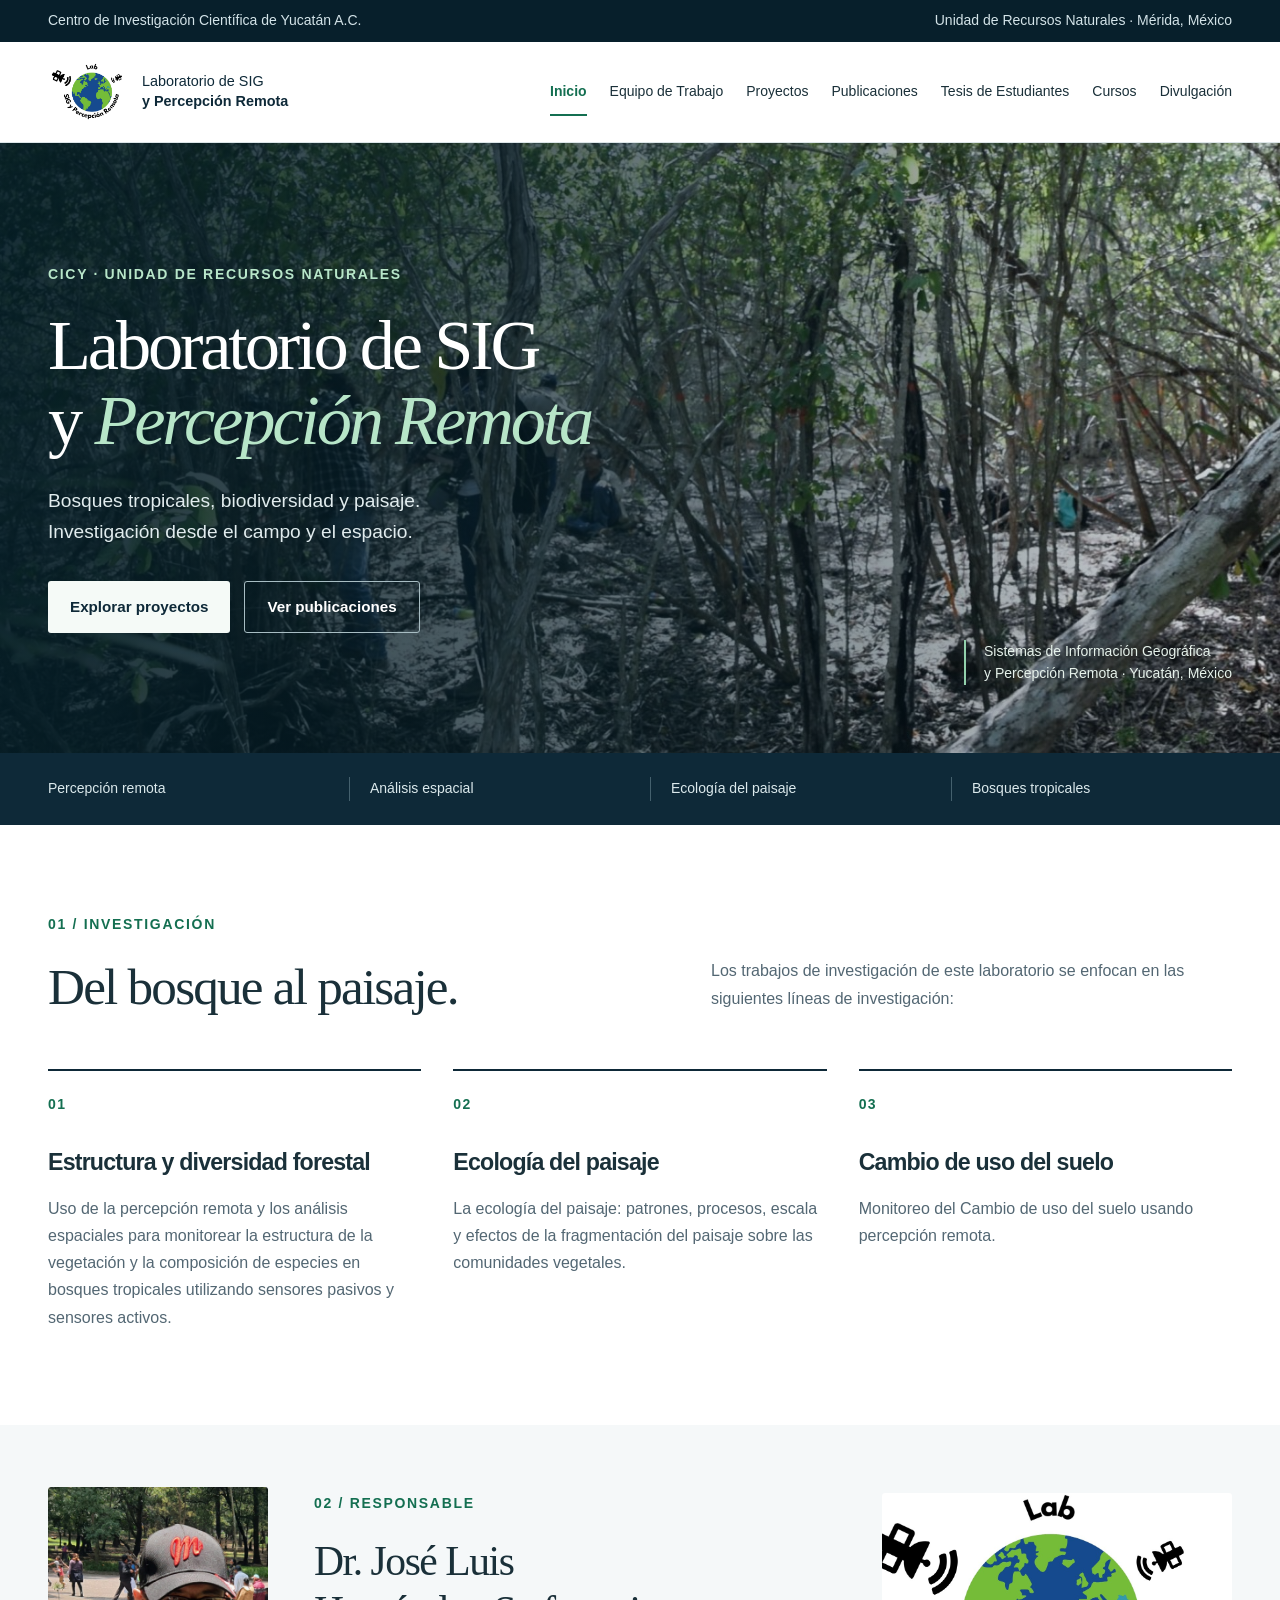
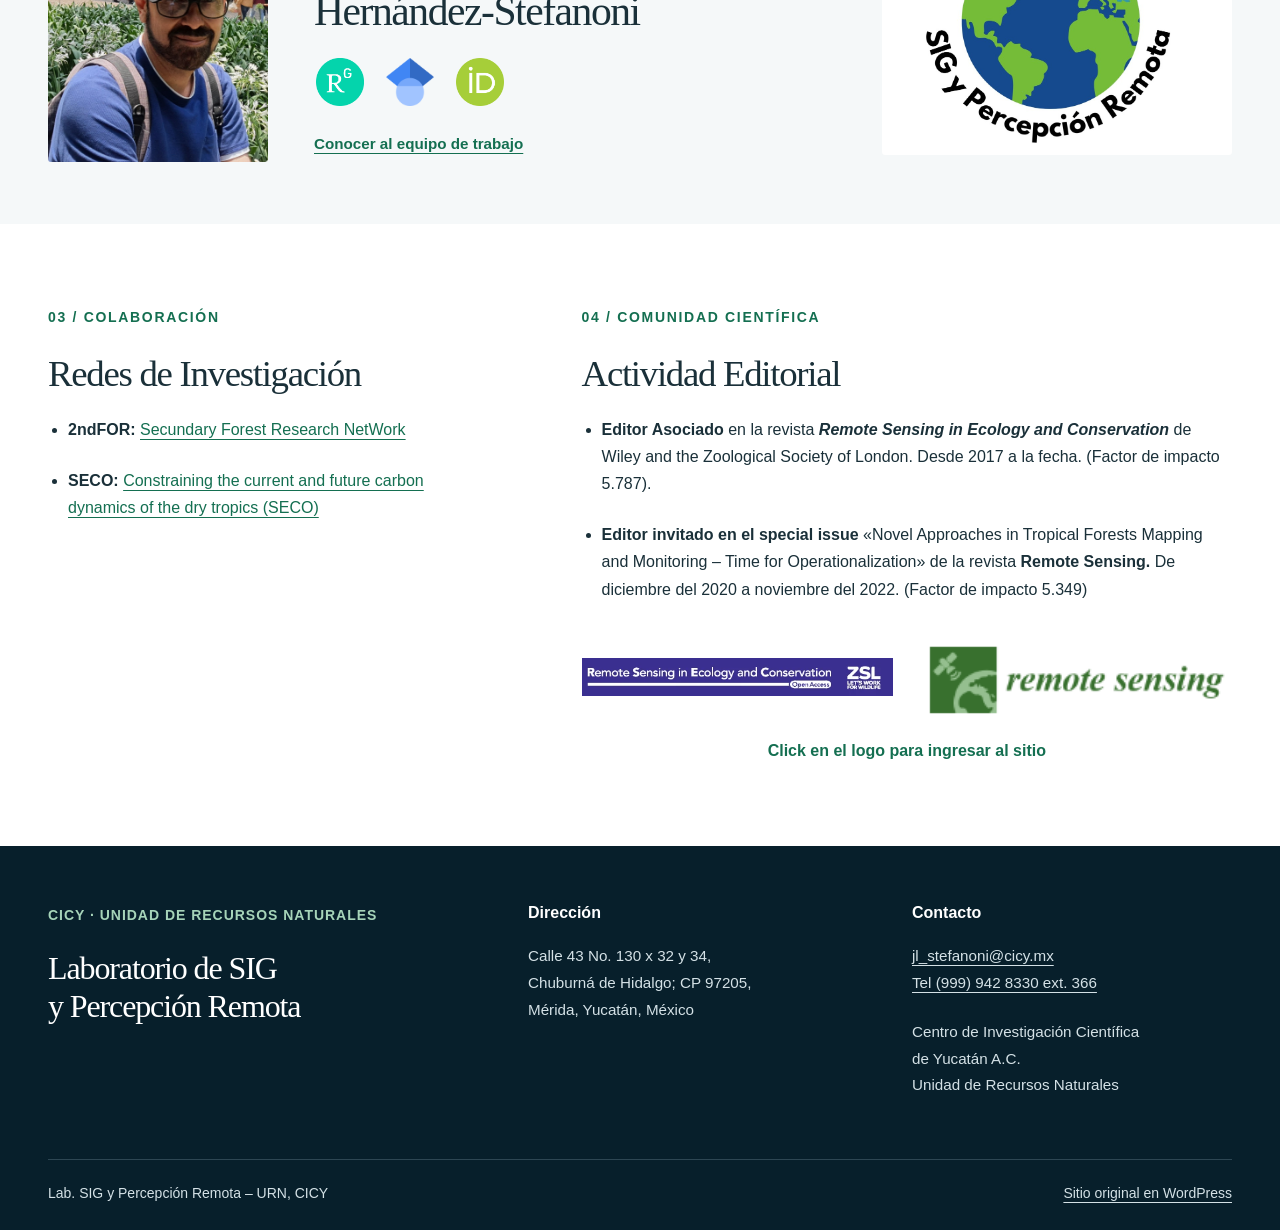
==== index.html @ 9a0ab425 "Add files via upload" ====
<!DOCTYPE html><html lang="es"><head><meta charset="utf-8"><meta name="viewport" content="width=device-width, initial-scale=1"><title>Laboratorio de SIG y Percepción Remota · CICY</title><meta name="description" content="Investigación sobre bosques tropicales, biodiversidad y paisaje en el CICY. Equipo, proyectos, publicaciones, tesis, cursos y divulgación."><link rel="icon" type="image/png" href="./assets/logo-laboratorio.png"><link rel="stylesheet" href="./theme.css"><script src="./site.js" defer></script></head><body><a class="skip" href="#contenido">Saltar al contenido</a><div class="institution"><div class="wrap institution-inner"><span>Centro de Investigación Científica de Yucatán A.C.</span><span>Unidad de Recursos Naturales · Mérida, México</span></div></div><header class="site-header"><div class="wrap nav"><a class="brand" href="./index.html" aria-label="Laboratorio SIG y Percepción Remota, inicio"><img class="brand-logo" src="./assets/logo-laboratorio.png" alt="Logo del laboratorio de SIG y Percepción Remota" width="80" height="64"><span class="brand-name">Laboratorio de SIG<br><b>y Percepción Remota</b></span></a><button class="menu-button" aria-expanded="false" aria-controls="navigation">Menú <span aria-hidden="true">☰</span></button><nav id="navigation" aria-label="Navegación principal"><a href="./index.html" aria-current="page">Inicio</a><a href="./equipo-de-trabajo/">Equipo de Trabajo</a><a href="./proyectos/">Proyectos</a><a href="./publicaciones/">Publicaciones</a><a href="./tesis-de-estudiantes/">Tesis de Estudiantes</a><a href="./cursos/">Cursos</a><a href="./divulgacion/">Divulgación</a></nav></div></header><main id="contenido"><section class="hero"><div class="hero-media"><img src="./assets/2b014e8-fondoestudiantes.jpg" alt="Trabajo de campo del laboratorio en el bosque" fetchpriority="high"></div><div class="wrap hero-inner"><div class="hero-copy"><p class="kicker">CICY · Unidad de Recursos Naturales</p><h1>Laboratorio de SIG<br>y <em>Percepción Remota</em></h1><p class="hero-summary">Bosques tropicales, biodiversidad y paisaje.<br>Investigación desde el campo y el espacio.</p><div class="hero-actions"><a class="button light" href="proyectos/">Explorar proyectos</a><a class="button outline" href="publicaciones/">Ver publicaciones</a></div></div><div class="hero-caption">Sistemas de Información Geográfica<br>y Percepción Remota · Yucatán, México</div></div></section><div class="discipline-strip"><div class="wrap"><span>Percepción remota</span><span>Análisis espacial</span><span>Ecología del paisaje</span><span>Bosques tropicales</span></div></div><section class="wrap research-section"><div class="section-intro"><span class="kicker">01 / Investigación</span><h2>Del bosque al paisaje.</h2><p>Los trabajos de investigación de este laboratorio se enfocan en las siguientes líneas de investigación:</p></div><div class="research-grid"><article class="research-card"><span class="number">01</span><h3>Estructura y diversidad forestal</h3><p>Uso de la percepción remota y los análisis espaciales para monitorear la estructura de la vegetación y la composición de especies en bosques tropicales utilizando sensores pasivos y sensores activos.</p></article><article class="research-card"><span class="number">02</span><h3>Ecología del paisaje</h3><p>La ecología del paisaje: patrones, procesos, escala y efectos de la fragmentación del paisaje sobre las comunidades vegetales.</p></article><article class="research-card"><span class="number">03</span><h3>Cambio de uso del suelo</h3><p>Monitoreo del Cambio de uso del suelo usando percepción remota.</p></article></div></section><section class="director-section"><div class="wrap director-grid"><figure><img src="./assets/795d57b-foto-jlhs.jpeg" alt="Dr. José Luis Hernández-Stefanoni" loading="lazy"></figure><div><span class="kicker">02 / Responsable</span><h2>Dr. José Luis<br>Hernández-Stefanoni</h2><div class="profile-links"><a class="profile-icon-link" href="https://www.researchgate.net/profile/J-Luis-Hernandez-Stefanoni" target="_blank" rel="noopener noreferrer" aria-label="Perfil en ResearchGate" title="ResearchGate"><img src="./assets/297d096-researchgate_icon_svg.svg_.png" alt="ResearchGate" width="48" height="48" loading="lazy"></a><a class="profile-icon-link" href="https://scholar.google.es/citations?user=BASUPHgAAAAJ&amp;hl=en" target="_blank" rel="noopener noreferrer" aria-label="Perfil en Google Scholar" title="Google Scholar"><img src="./assets/33fc7bc-1024px-google_scholar_logo.svg_.png" alt="Google Scholar" width="48" height="48" loading="lazy"></a><a class="profile-icon-link" href="https://orcid.org/0000-0002-9559-7131" target="_blank" rel="noopener noreferrer" aria-label="Perfil en ORCID" title="ORCID"><img src="./assets/ab806c6-orcid_id.svg_-1.png" alt="ORCID" width="48" height="48" loading="lazy"></a></div><a class="text-link" href="equipo-de-trabajo/">Conocer al equipo de trabajo</a></div><figure class="lab-photo"><img src="./assets/36fc908-lab4.jpg" alt="Investigación y trabajo del laboratorio" loading="lazy"></figure></div></section><section class="wrap connections"><div><span class="kicker">03 / Colaboración</span><h2>Redes de Investigación</h2><ul><li><strong>2ndFOR:</strong> <a href="https://sites.google.com/view/2ndfor/home" target="_blank" rel="noopener noreferrer">Secundary Forest Research NetWork</a></li><li><strong>SECO:</strong> <a href="https://blogs.ed.ac.uk/seco-project/" target="_blank" rel="noopener noreferrer">Constraining the current and future carbon dynamics of the dry tropics (SECO)</a></li></ul>











</div><div><span class="kicker">04 / Comunidad científica</span><h2>Actividad Editorial</h2><div class="editorial-content"><ul><li><strong>Editor Asociado</strong> en la revista <strong><em>Remote Sensing in Ecology and Conservation</em></strong> de Wiley and the Zoological Society of London. Desde 2017 a la fecha. (Factor de impacto 5.787).</li></ul>



<ul><li><strong><strong>Editor invitado en el special issue</strong> </strong>«Novel Approaches in Tropical Forests Mapping and Monitoring – Time for Operationalization» de la revista <strong><strong>Remote Sensing. </strong></strong>De diciembre del 2020 a noviembre del 2022. (Factor de impacto 5.349)</li></ul>



<div class="journal-logos"><a href="https://zslpublications.onlinelibrary.wiley.com/hub/journal/20563485/editorial-board" target="_blank" rel="noopener noreferrer" aria-label="Remote Sensing in Ecology and Conservation" title="Remote Sensing in Ecology and Conservation"><img src="./assets/d0481ea-resec-1.png" loading="lazy" decoding="async" alt="Remote Sensing in Ecology and Conservation"></a><a href="https://www.mdpi.com/journal/remotesensing/special_issues/Tropical_Forests_Mapping" target="_blank" rel="noopener noreferrer" aria-label="Remote Sensing" title="Remote Sensing"><img src="./assets/d3a6f7f-remotes-1.png" loading="lazy" decoding="async" alt="Remote Sensing"></a><p class="journal-caption">Click en el logo para ingresar al sitio</p></div></div></div></section></main><footer id="contacto"><div class="wrap footer-grid"><div><span class="kicker">CICY · Unidad de Recursos Naturales</span><h2>Laboratorio de SIG<br>y Percepción Remota</h2></div><div><h3>Dirección</h3><p>Calle 43 No. 130 x 32 y 34,<br>Chuburná de Hidalgo; CP 97205,<br>Mérida, Yucatán, México</p></div><div><h3>Contacto</h3><p><a href="mailto:jl_stefanoni@cicy.mx">jl_stefanoni@cicy.mx</a><br><a href="tel:+529999428330;ext=366">Tel (999) 942 8330 ext. 366</a></p><p>Centro de Investigación Científica<br>de Yucatán A.C.<br>Unidad de Recursos Naturales</p></div></div><div class="wrap footer-bottom"><span>Lab. SIG y Percepción Remota – URN, CICY</span><a href="https://labsigpr.wordpress.com/" target="_blank" rel="noopener noreferrer">Sitio original en WordPress</a></div></footer></body></html>
---- theme.css ----
:root{--navy:#0e2938;--deep:#071f2b;--green:#146f51;--mint:#92d1ac;--ink:#1a3039;--muted:#536773;--line:#dce5e8;--paper:#f5f8f9;--serif:Georgia,'Times New Roman',serif;--sans:Arial,Helvetica,sans-serif}
*,*::before,*::after{box-sizing:border-box}html{scroll-behavior:smooth;scroll-padding-top:120px}body{margin:0;font-family:var(--sans);color:var(--ink);font-size:1rem;line-height:1.7;background:white;-webkit-font-smoothing:antialiased}img{display:block;max-width:100%;height:auto}figure{margin:0}a{color:var(--green);text-underline-offset:4px;overflow-wrap:anywhere}a:hover{color:#094332}button{font:inherit}h1,h2,h3,h4{line-height:1.18;font-weight:500;letter-spacing:-.035em;margin:0 0 1.3rem}h1,h2{font-family:var(--serif)}h1{font-size:clamp(2.8rem,5vw,5rem)}h2{font-size:clamp(2rem,3vw,2.8rem)}h3{font-size:1.4rem}p{margin:0 0 1.4rem}[hidden]{display:none!important}:focus-visible{outline:3px solid #bc6d16;outline-offset:5px}::selection{background:#c8ead5}.wrap{width:min(1320px,calc(100% - 96px));margin-inline:auto}.skip{position:absolute;left:20px;top:-80px;z-index:100;background:#fff;padding:12px}.skip:focus{top:12px}.institution{background:var(--deep);color:#d3e3e8;font-size:.875rem}.institution-inner{display:flex;justify-content:space-between;gap:20px;padding-block:9px}.site-header{position:sticky;top:0;z-index:20;background:rgba(255,255,255,.97);border-bottom:1px solid var(--line)}.nav{min-height:100px;display:flex;align-items:center;justify-content:space-between;gap:30px}.brand{display:flex;align-items:center;gap:14px;text-decoration:none;color:var(--navy);flex-shrink:0}.brand-logo{width:80px;height:64px;object-fit:contain;flex-shrink:0}.brand-name{font-size:.9rem;line-height:1.35}.brand-name b{font-weight:600}#navigation{display:flex;gap:23px;align-items:center}#navigation a{position:relative;color:var(--ink);text-decoration:none;white-space:nowrap;font-size:.875rem;padding-block:14px}#navigation a:hover{color:var(--green)}#navigation a[aria-current=page]{color:var(--green);font-weight:700}#navigation a[aria-current=page]::after{content:'';position:absolute;bottom:2px;left:0;width:100%;height:2px;background:var(--green)}.menu-button{display:none;border:1px solid var(--line);padding:9px 14px;border-radius:4px;background:white;color:var(--navy)}.menu-button span{margin-left:12px}.kicker{display:block;font-size:.875rem;text-transform:uppercase;letter-spacing:.12em;font-weight:700;color:var(--green);margin-bottom:22px}.hero{position:relative;min-height:610px;background:var(--deep);color:white}.hero-media{position:absolute;inset:0;overflow:hidden}.hero-media img{height:100%;width:100%;object-fit:cover;object-position:center}.hero-media::after{content:'';position:absolute;inset:0;background:linear-gradient(90deg,rgba(4,28,37,.92) 0%,rgba(4,28,37,.68) 42%,rgba(4,28,37,.15) 100%)}.hero-inner{position:relative;min-height:610px;display:flex;align-items:center;padding-block:68px;gap:50px;justify-content:space-between}.hero-copy{max-width:790px}.hero .kicker{color:#b8e6c9}.hero h1{font-size:clamp(3rem,5.5vw,5.2rem);line-height:1.06;letter-spacing:-.045em;margin-bottom:27px}.hero h1 em{color:#b7e5c8;font-weight:400}.hero-summary{font-size:1.2rem;line-height:1.65;color:#e1ecee;margin-bottom:33px}.hero-actions{display:flex;gap:14px;flex-wrap:wrap}.button{display:inline-flex;align-items:center;justify-content:center;text-decoration:none;border-radius:3px;min-height:50px;padding:12px 22px;font-size:.95rem;font-weight:600}.button.light{background:#f5faf7;color:var(--navy)}.button.light:hover{background:#c7ead4}.button.outline{border:1px solid #a8bdc3;color:white}.button.outline:hover{background:#ffffff15}.hero-caption{align-self:flex-end;border-left:2px solid var(--mint);padding-left:18px;font-size:.875rem;line-height:1.6;color:#e6f2eb;min-width:230px}.discipline-strip{background:var(--navy);color:#dbe9ec}.discipline-strip .wrap{display:grid;grid-template-columns:repeat(4,1fr);padding-block:24px;gap:20px}.discipline-strip span{font-size:.875rem;border-left:1px solid #44606d;padding-left:20px}.discipline-strip span:first-child{padding-left:0;border:0}.research-section{padding-block:88px 94px}.section-intro{display:grid;grid-template-columns:1.1fr 1fr;gap:15px 90px;align-items:start}.section-intro .kicker{grid-column:1/-1;margin-bottom:6px}.section-intro h2{font-size:3.2rem}.section-intro p{max-width:490px;color:var(--muted)}.research-grid{display:grid;grid-template-columns:repeat(3,1fr);gap:32px;margin-top:30px}.research-card{border-top:2px solid var(--navy);padding-top:22px}.number{color:var(--green);font-size:.875rem;font-weight:700;letter-spacing:.1em;display:block;margin-bottom:33px}.research-card h3{font-size:1.45rem;font-weight:600;margin-bottom:18px}.research-card p{color:var(--muted);margin:0}.director-section{background:var(--paper);padding-block:62px}.director-grid{display:grid;grid-template-columns:220px 1fr 350px;align-items:center;gap:46px}.director-grid>figure:first-child img{width:220px;aspect-ratio:4/5;object-fit:cover;border-radius:3px}.director-grid h2{font-size:2.6rem;margin-bottom:20px}.lab-photo img{width:100%;aspect-ratio:4/3;object-fit:cover;border-radius:3px}.profile-links{display:flex;flex-wrap:wrap;align-items:center;gap:18px;margin-bottom:22px}.profile-icon-link{display:inline-flex;align-items:center;justify-content:center;width:52px;height:52px;border-radius:50%}.profile-icon-link img{width:48px;height:48px;object-fit:contain}.profile-icon-link:hover{opacity:.8}.profile-link{display:inline-block;font-size:.875rem;color:var(--green);font-weight:600;padding:5px 10px;border:1px solid #bdd3c9;border-radius:3px;text-decoration:none;margin-right:6px}.text-link{font-weight:600;font-size:.95rem}.connections{padding-block:82px;display:grid;grid-template-columns:.8fr 1.2fr;gap:100px}.connections ul{padding-left:20px}.connections li{margin-bottom:24px}.connections h2{font-size:2.3rem}.editorial-content>ul{margin:0}.journal-logos{display:grid;grid-template-columns:repeat(2,minmax(0,1fr));align-items:center;gap:18px 28px;margin-top:32px}.journal-logos>a{display:block;width:100%}.journal-logos img{width:100%;height:auto;max-height:110px;object-fit:contain}.journal-caption{grid-column:1/-1;text-align:center;font-size:1rem;font-weight:600;color:var(--green);margin:0}.page-heading{background:var(--paper);padding:35px 0 48px;border-bottom:1px solid var(--line)}.breadcrumb{display:flex;gap:12px;font-size:.875rem;color:var(--muted);margin-bottom:42px;flex-wrap:wrap}.breadcrumb a{text-decoration:none}.page-heading .kicker{margin-bottom:17px}.page-heading h1{font-size:clamp(2.7rem,4.2vw,4.2rem);margin-bottom:20px}.page-heading>div>p:last-child{margin-bottom:0;color:var(--muted);font-size:1.125rem}.page-layout{padding-block:58px 90px}.page-layout.has-contents{display:grid;grid-template-columns:210px minmax(0,1fr);gap:64px}.contents{align-self:start;position:sticky;top:132px;border-top:2px solid var(--green);padding-top:20px;max-height:calc(100vh - 160px);overflow:auto}.contents .kicker{font-size:.875rem;margin-bottom:17px;letter-spacing:.08em}.contents nav{display:flex;flex-direction:column;gap:0}.contents a{color:var(--muted);font-size:.875rem;text-decoration:none;padding:8px 0;border-bottom:1px solid var(--line);line-height:1.45}.contents a:hover{color:var(--green)}.content{min-width:0;overflow-wrap:anywhere}.content>h2{padding-top:45px;border-top:1px solid var(--line);margin-top:50px;scroll-margin-top:125px}.content>h2:first-child{margin-top:0;border:0;padding-top:0}.content>h3{font-family:var(--serif);font-size:2rem;color:var(--green);padding-top:25px;margin-top:35px;scroll-margin-top:125px}.content p{line-height:1.8}.content>ol{padding-left:26px}.content>ol>li{padding-left:12px;margin-bottom:24px}.content>figure{margin-block:26px 38px}.content img{border-radius:3px;max-height:440px;object-fit:contain}.wp-block-media-text{display:grid;grid-template-columns:220px minmax(0,1fr);gap:36px;align-items:start;border-bottom:1px solid var(--line);padding-bottom:34px;margin-bottom:34px}.wp-block-media-text__media{grid-column:1;grid-row:1}.wp-block-media-text__content{grid-column:2;grid-row:1}.wp-block-media-text__media img{width:220px;aspect-ratio:4/5;object-fit:cover}.wp-block-media-text__content h2{font-size:1.8rem}.wp-block-media-text__content .role{font-family:var(--sans);font-size:.875rem;font-weight:700;letter-spacing:.08em;text-transform:uppercase;color:var(--green);margin-bottom:10px}.wp-block-media-text__content h3{font-family:var(--serif);font-size:2rem}.wp-block-media-text__content>div{display:flex;flex-wrap:wrap;gap:8px}.document-link{display:inline-flex;align-items:center;justify-content:center;min-height:44px;padding:10px 15px;background:#e8f4ed;color:#10583f;border:1px solid #c7dfd0;text-decoration:none;font-size:.875rem;font-weight:700;border-radius:3px}.document-link:hover{background:#d1ebdc}.thesis-card{display:grid;grid-template-columns:minmax(0,1fr) auto;gap:30px;padding:25px 0;margin:0}.thesis-card .wp-block-media-text__content{grid-column:1}.thesis-card .wp-block-media-text__media{grid-column:2;align-self:center}.thesis-card ol{list-style:none;padding:0;margin:0}.thesis-card li{padding:0;line-height:1.85}.wp-block-gallery{display:grid;grid-template-columns:1fr 1fr;gap:20px}.wp-block-gallery{align-items:start}.wp-block-gallery img{height:auto;max-height:none;aspect-ratio:auto;width:100%;object-fit:contain}.tesis-de-estudiantes>figure>img{max-height:none;height:auto;aspect-ratio:auto;width:100%;object-fit:contain}.projects-list{list-style:none;padding:0!important;counter-reset:project;display:grid;gap:25px}.projects-list>li{padding:30px!important;border:1px solid var(--line);border-top:3px solid var(--green);background:#f8fafb;margin:0!important;line-height:1.75}.projects-list>li ul{list-style:none;padding:17px 0 0;font-size:.95rem;color:var(--muted);border-top:1px solid var(--line);margin-top:18px}.projects-list>li ul li{margin:0 0 7px}.project-visual img{max-height:none;height:auto;aspect-ratio:auto;object-fit:contain;width:100%}.publicaciones>ol{font-size:1rem}.publicaciones>ol>li{padding-bottom:22px;border-bottom:1px solid var(--line);line-height:1.8}.publication-image{max-width:none;width:100%;margin-bottom:40px}.publication-image img{width:100%;height:auto;max-height:none;object-fit:contain}.publicaciones>figure:has(a){display:inline-block;max-width:220px;margin-right:24px;vertical-align:top}.publicaciones>figure:has(a) img{height:270px;object-fit:contain}.publicaciones figcaption{font-size:.875rem;color:var(--muted);margin-top:10px}.cursos .wp-block-media-text{grid-template-columns:260px minmax(0,1fr);background:var(--paper);padding:25px;border:0}.cursos .wp-block-media-text__media img{width:260px;height:190px;object-fit:contain;aspect-ratio:auto}.cursos .wp-block-media-text p{margin-bottom:8px}.outreach-grid{display:grid;grid-template-columns:repeat(2,minmax(0,1fr));gap:28px;margin-bottom:60px}.outreach-card{border:1px solid var(--line);border-radius:4px;overflow:hidden}.outreach-card img{width:100%;height:250px;object-fit:cover;border-radius:0}.outreach-card p{padding:22px;margin:0;font-size:1rem;line-height:1.65}footer{background:var(--deep);color:#d4e1e6;padding-block:58px 24px}footer h2{font-size:2rem;color:white}footer h3{font-family:var(--sans);font-size:1rem;font-weight:700;color:white;letter-spacing:0;margin-bottom:20px}footer p{font-size:.95rem;line-height:1.75}footer a{color:#d4e1e6}footer a:hover{color:#b6e4c9}footer .kicker{color:#a6d4b9;font-size:.875rem;letter-spacing:.07em}.footer-grid{display:grid;grid-template-columns:1.3fr 1fr 1fr;gap:64px}.footer-bottom{border-top:1px solid #2d4653;padding-top:22px;margin-top:38px;display:flex;justify-content:space-between;gap:24px;font-size:.875rem}
@media(min-width:1450px){.hero-inner,.hero{min-height:670px}}@media(max-width:1250px){#navigation{gap:15px}.brand-name{font-size:.875rem}.wrap{width:calc(100% - 64px)}.director-grid{grid-template-columns:190px 1fr 270px;gap:30px}.director-grid h2{font-size:2.2rem}.director-grid>figure:first-child img{width:190px}.page-layout.has-contents{gap:35px;grid-template-columns:190px minmax(0,1fr)}}@media(max-width:1100px){.menu-button{display:block}#navigation{display:none;position:absolute;top:100%;left:0;right:0;background:white;padding:20px 32px;border-bottom:1px solid var(--line);box-shadow:0 12px 20px #0e29381a}#navigation.is-open{display:grid;grid-template-columns:repeat(2,1fr);gap:8px 24px}#navigation a{font-size:1rem;padding:10px}.nav{min-height:88px}.hero-caption{display:none}.director-grid{grid-template-columns:180px 1fr}.lab-photo{display:none}.connections{gap:60px}.page-layout.has-contents{grid-template-columns:165px minmax(0,1fr);gap:30px}.wp-block-media-text{grid-template-columns:170px minmax(0,1fr);gap:25px}.wp-block-media-text__media img{width:170px}.thesis-card{grid-template-columns:minmax(0,1fr) auto}.outreach-card img{height:190px}}
@media(max-width:760px){.wrap{width:calc(100% - 40px)}.institution-inner{font-size:.875rem;padding-block:8px}.institution-inner span:last-child{display:none}.nav{gap:14px;min-height:80px}.brand-logo{width:65px;height:52px}.brand-name{font-size:.875rem}.menu-button{padding:8px 10px}#navigation.is-open{grid-template-columns:1fr}.hero,.hero-inner{min-height:540px}.hero-inner{padding-block:52px}.hero-media::after{background:linear-gradient(90deg,#041c25eb,#041c2599)}.hero h1{font-size:clamp(2.6rem,8vw,3.8rem)}.hero-summary{font-size:1.06rem}.kicker{font-size:.875rem;letter-spacing:.08em}.discipline-strip .wrap{grid-template-columns:1fr 1fr;padding-block:20px;gap:14px}.discipline-strip span{padding-left:10px}.discipline-strip span:nth-child(3){padding-left:0;border:0}.research-section{padding-block:55px}.section-intro{display:block}.section-intro h2{font-size:2.5rem}.research-grid{grid-template-columns:1fr;gap:32px}.research-card{padding-top:20px}.number{margin-bottom:16px}.director-section{padding-block:45px}.director-grid{grid-template-columns:110px 1fr;gap:24px;align-items:start}.director-grid>figure:first-child img{width:110px}.director-grid h2{font-size:1.85rem}.director-grid .kicker{margin-bottom:15px}.profile-links{gap:8px}.profile-link{margin-right:0}.connections{grid-template-columns:1fr;gap:40px;padding-block:50px}.page-heading{padding-block:24px 34px}.breadcrumb{margin-bottom:28px}.page-heading h1{font-size:2.6rem}.page-layout{padding-block:30px 55px}.page-layout.has-contents{display:block}.contents{position:static;max-height:none;padding-top:17px;margin-bottom:34px}.contents nav{display:flex;flex-direction:row;flex-wrap:wrap;gap:7px 15px}.contents a{padding:5px 0}.contents .kicker{margin-bottom:10px}.content>h2{font-size:2rem;margin-top:38px;padding-top:30px}.wp-block-media-text{grid-template-columns:115px minmax(0,1fr);gap:20px}.wp-block-media-text__media img{width:115px}.wp-block-media-text__content h2,.wp-block-media-text__content h3{font-size:1.65rem}.wp-block-media-text__content p{font-size:1rem}.thesis-card{display:flex;flex-direction:column;gap:14px;padding:22px 0}.thesis-card .wp-block-media-text__media{align-self:flex-start}.outreach-grid{grid-template-columns:1fr}.outreach-card img{height:auto;max-height:350px;object-fit:cover}.cursos .wp-block-media-text{grid-template-columns:1fr;padding:20px}.cursos .wp-block-media-text__media,.cursos .wp-block-media-text__content{grid-column:1;grid-row:auto}.cursos .wp-block-media-text__media img{width:100%;height:200px}.projects-list>li{padding:22px!important}.footer-grid{grid-template-columns:1fr;gap:28px}.footer-bottom{flex-direction:column;margin-top:20px;gap:8px}.journal-logos{gap:16px 20px}.content>ol{padding-left:23px}.content>ol>li{padding-left:5px}}
@media(max-width:420px){.director-grid{grid-template-columns:1fr}.director-grid>figure:first-child img{width:150px}.wp-block-media-text:not(.thesis-card){grid-template-columns:1fr}.wp-block-media-text__media,.wp-block-media-text__content{grid-column:1;grid-row:auto}.wp-block-media-text__media img{width:160px}.brand-name{font-size:.875rem}.brand{gap:9px}.menu-button span{display:none}}@media(prefers-reduced-motion:reduce){html{scroll-behavior:auto}}

/* Consistent student names and the requested top-aligned crop in the masters gallery. */
.student-name{font-family:inherit;font-size:inherit;font-weight:700;font-style:normal;letter-spacing:normal}
.masters-gallery>figure:nth-child(2)>img{width:100%;height:auto;max-height:none;aspect-ratio:16/9;object-fit:cover;object-position:center top}
.equipo-de-trabajo .profile-icon-link img{width:48px;height:48px;aspect-ratio:1;object-fit:contain}

/* Nested year navigation, open by default, and linked book covers. */
.year-navigation{margin:4px 0 12px 12px;padding-left:12px;border-left:1px solid var(--line)}
.year-navigation summary{display:list-item;cursor:pointer;font-size:.875rem;font-weight:600;color:var(--green);padding:9px 0;list-style-position:inside}
.year-navigation summary::marker{color:var(--green)}
.year-links{display:grid;grid-template-columns:repeat(3,minmax(0,1fr));gap:0 8px}
.year-links a{padding:5px 0;border:0;line-height:1.5}
.book-gallery{display:grid;grid-template-columns:repeat(2,minmax(0,1fr));gap:32px;max-width:680px;margin:28px 0 38px;align-items:start}
.book-gallery a{display:block}
.book-gallery img{width:100%;height:360px;max-height:none;object-fit:contain;object-position:center bottom}
.book-gallery figcaption{text-align:center;margin-top:12px;font-size:.875rem;color:var(--muted)}
@media(max-width:760px){.contents-publications>nav{display:block}.year-links{grid-template-columns:repeat(4,minmax(0,1fr));max-width:350px}.book-gallery{gap:20px}.book-gallery img{height:clamp(180px,50vw,320px)}}
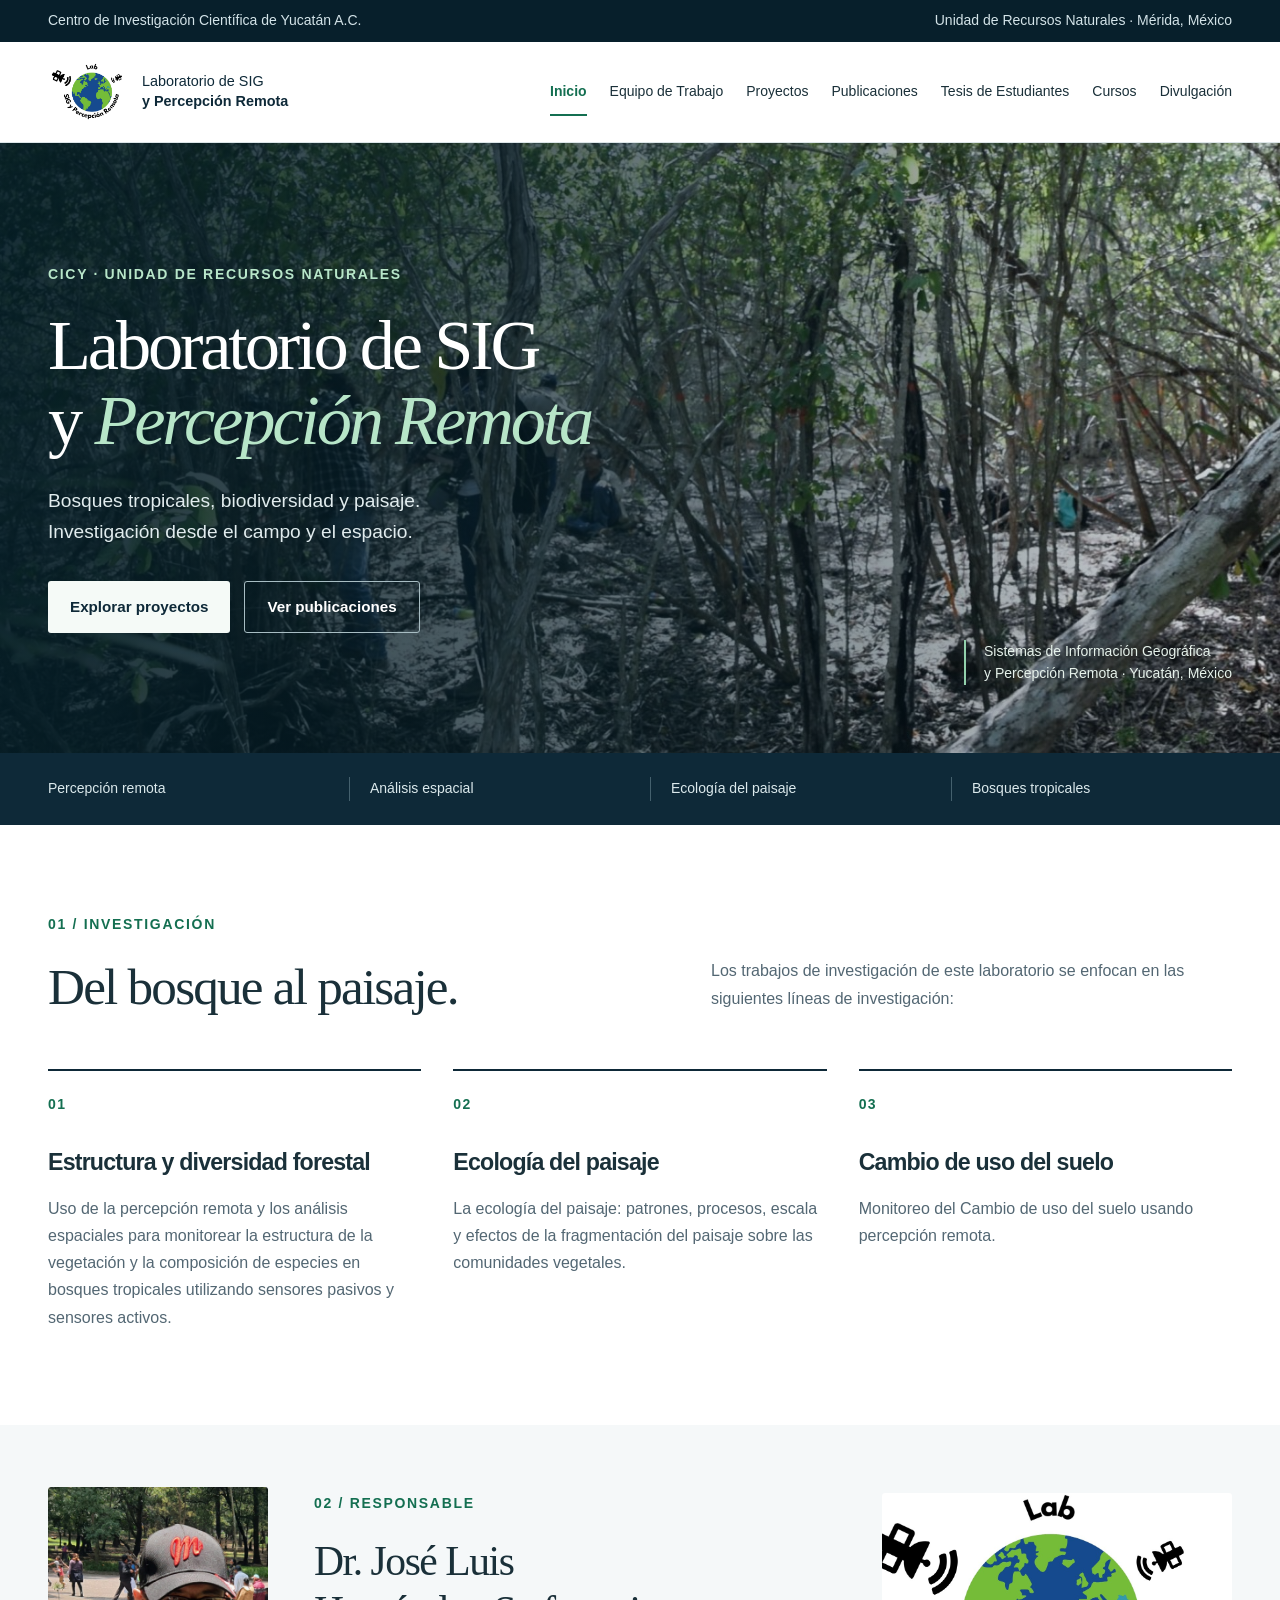
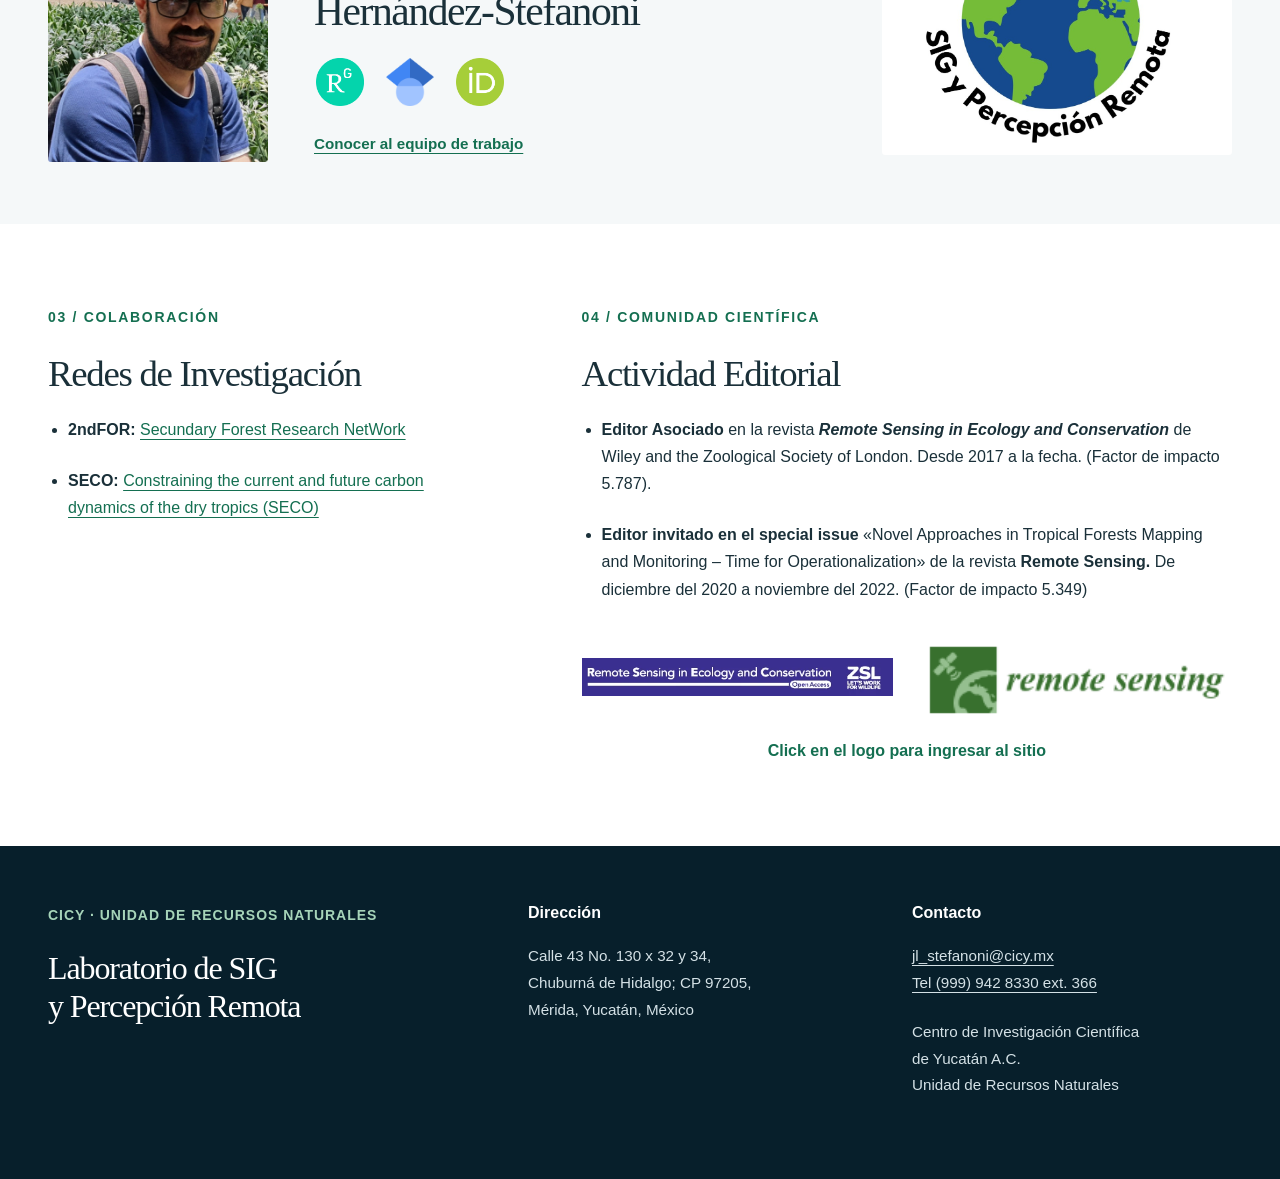
==== commit 6eb1107e: "Add files via upload" ====
--- a/index.html
+++ b/index.html
@@ -18,4 +18,4 @@
 
 
 
-<div class="journal-logos"><a href="https://zslpublications.onlinelibrary.wiley.com/hub/journal/20563485/editorial-board" target="_blank" rel="noopener noreferrer" aria-label="Remote Sensing in Ecology and Conservation" title="Remote Sensing in Ecology and Conservation"><img src="./assets/d0481ea-resec-1.png" loading="lazy" decoding="async" alt="Remote Sensing in Ecology and Conservation"></a><a href="https://www.mdpi.com/journal/remotesensing/special_issues/Tropical_Forests_Mapping" target="_blank" rel="noopener noreferrer" aria-label="Remote Sensing" title="Remote Sensing"><img src="./assets/d3a6f7f-remotes-1.png" loading="lazy" decoding="async" alt="Remote Sensing"></a><p class="journal-caption">Click en el logo para ingresar al sitio</p></div></div></div></section></main><footer id="contacto"><div class="wrap footer-grid"><div><span class="kicker">CICY · Unidad de Recursos Naturales</span><h2>Laboratorio de SIG<br>y Percepción Remota</h2></div><div><h3>Dirección</h3><p>Calle 43 No. 130 x 32 y 34,<br>Chuburná de Hidalgo; CP 97205,<br>Mérida, Yucatán, México</p></div><div><h3>Contacto</h3><p><a href="mailto:jl_stefanoni@cicy.mx">jl_stefanoni@cicy.mx</a><br><a href="tel:+529999428330;ext=366">Tel (999) 942 8330 ext. 366</a></p><p>Centro de Investigación Científica<br>de Yucatán A.C.<br>Unidad de Recursos Naturales</p></div></div><div class="wrap footer-bottom"><span>Lab. SIG y Percepción Remota – URN, CICY</span><a href="https://labsigpr.wordpress.com/" target="_blank" rel="noopener noreferrer">Sitio original en WordPress</a></div></footer></body></html>+<div class="journal-logos"><a href="https://zslpublications.onlinelibrary.wiley.com/hub/journal/20563485/editorial-board" target="_blank" rel="noopener noreferrer" aria-label="Remote Sensing in Ecology and Conservation" title="Remote Sensing in Ecology and Conservation"><img src="./assets/d0481ea-resec-1.png" loading="lazy" decoding="async" alt="Remote Sensing in Ecology and Conservation"></a><a href="https://www.mdpi.com/journal/remotesensing/special_issues/Tropical_Forests_Mapping" target="_blank" rel="noopener noreferrer" aria-label="Remote Sensing" title="Remote Sensing"><img src="./assets/d3a6f7f-remotes-1.png" loading="lazy" decoding="async" alt="Remote Sensing"></a><p class="journal-caption">Click en el logo para ingresar al sitio</p></div></div></div></section></main><footer id="contacto"><div class="wrap footer-grid"><div><span class="kicker">CICY · Unidad de Recursos Naturales</span><h2>Laboratorio de SIG<br>y Percepción Remota</h2></div><div><h3>Dirección</h3><p>Calle 43 No. 130 x 32 y 34,<br>Chuburná de Hidalgo; CP 97205,<br>Mérida, Yucatán, México</p></div><div><h3>Contacto</h3><p><a href="mailto:jl_stefanoni@cicy.mx">jl_stefanoni@cicy.mx</a><br><a href="tel:+529999428330;ext=366">Tel (999) 942 8330 ext. 366</a></p><p>Centro de Investigación Científica<br>de Yucatán A.C.<br>Unidad de Recursos Naturales</p></div></div></footer></body></html>
--- a/theme.css
+++ b/theme.css
@@ -1,7 +1,7 @@
 :root{--navy:#0e2938;--deep:#071f2b;--green:#146f51;--mint:#92d1ac;--ink:#1a3039;--muted:#536773;--line:#dce5e8;--paper:#f5f8f9;--serif:Georgia,'Times New Roman',serif;--sans:Arial,Helvetica,sans-serif}
-*,*::before,*::after{box-sizing:border-box}html{scroll-behavior:smooth;scroll-padding-top:120px}body{margin:0;font-family:var(--sans);color:var(--ink);font-size:1rem;line-height:1.7;background:white;-webkit-font-smoothing:antialiased}img{display:block;max-width:100%;height:auto}figure{margin:0}a{color:var(--green);text-underline-offset:4px;overflow-wrap:anywhere}a:hover{color:#094332}button{font:inherit}h1,h2,h3,h4{line-height:1.18;font-weight:500;letter-spacing:-.035em;margin:0 0 1.3rem}h1,h2{font-family:var(--serif)}h1{font-size:clamp(2.8rem,5vw,5rem)}h2{font-size:clamp(2rem,3vw,2.8rem)}h3{font-size:1.4rem}p{margin:0 0 1.4rem}[hidden]{display:none!important}:focus-visible{outline:3px solid #bc6d16;outline-offset:5px}::selection{background:#c8ead5}.wrap{width:min(1320px,calc(100% - 96px));margin-inline:auto}.skip{position:absolute;left:20px;top:-80px;z-index:100;background:#fff;padding:12px}.skip:focus{top:12px}.institution{background:var(--deep);color:#d3e3e8;font-size:.875rem}.institution-inner{display:flex;justify-content:space-between;gap:20px;padding-block:9px}.site-header{position:sticky;top:0;z-index:20;background:rgba(255,255,255,.97);border-bottom:1px solid var(--line)}.nav{min-height:100px;display:flex;align-items:center;justify-content:space-between;gap:30px}.brand{display:flex;align-items:center;gap:14px;text-decoration:none;color:var(--navy);flex-shrink:0}.brand-logo{width:80px;height:64px;object-fit:contain;flex-shrink:0}.brand-name{font-size:.9rem;line-height:1.35}.brand-name b{font-weight:600}#navigation{display:flex;gap:23px;align-items:center}#navigation a{position:relative;color:var(--ink);text-decoration:none;white-space:nowrap;font-size:.875rem;padding-block:14px}#navigation a:hover{color:var(--green)}#navigation a[aria-current=page]{color:var(--green);font-weight:700}#navigation a[aria-current=page]::after{content:'';position:absolute;bottom:2px;left:0;width:100%;height:2px;background:var(--green)}.menu-button{display:none;border:1px solid var(--line);padding:9px 14px;border-radius:4px;background:white;color:var(--navy)}.menu-button span{margin-left:12px}.kicker{display:block;font-size:.875rem;text-transform:uppercase;letter-spacing:.12em;font-weight:700;color:var(--green);margin-bottom:22px}.hero{position:relative;min-height:610px;background:var(--deep);color:white}.hero-media{position:absolute;inset:0;overflow:hidden}.hero-media img{height:100%;width:100%;object-fit:cover;object-position:center}.hero-media::after{content:'';position:absolute;inset:0;background:linear-gradient(90deg,rgba(4,28,37,.92) 0%,rgba(4,28,37,.68) 42%,rgba(4,28,37,.15) 100%)}.hero-inner{position:relative;min-height:610px;display:flex;align-items:center;padding-block:68px;gap:50px;justify-content:space-between}.hero-copy{max-width:790px}.hero .kicker{color:#b8e6c9}.hero h1{font-size:clamp(3rem,5.5vw,5.2rem);line-height:1.06;letter-spacing:-.045em;margin-bottom:27px}.hero h1 em{color:#b7e5c8;font-weight:400}.hero-summary{font-size:1.2rem;line-height:1.65;color:#e1ecee;margin-bottom:33px}.hero-actions{display:flex;gap:14px;flex-wrap:wrap}.button{display:inline-flex;align-items:center;justify-content:center;text-decoration:none;border-radius:3px;min-height:50px;padding:12px 22px;font-size:.95rem;font-weight:600}.button.light{background:#f5faf7;color:var(--navy)}.button.light:hover{background:#c7ead4}.button.outline{border:1px solid #a8bdc3;color:white}.button.outline:hover{background:#ffffff15}.hero-caption{align-self:flex-end;border-left:2px solid var(--mint);padding-left:18px;font-size:.875rem;line-height:1.6;color:#e6f2eb;min-width:230px}.discipline-strip{background:var(--navy);color:#dbe9ec}.discipline-strip .wrap{display:grid;grid-template-columns:repeat(4,1fr);padding-block:24px;gap:20px}.discipline-strip span{font-size:.875rem;border-left:1px solid #44606d;padding-left:20px}.discipline-strip span:first-child{padding-left:0;border:0}.research-section{padding-block:88px 94px}.section-intro{display:grid;grid-template-columns:1.1fr 1fr;gap:15px 90px;align-items:start}.section-intro .kicker{grid-column:1/-1;margin-bottom:6px}.section-intro h2{font-size:3.2rem}.section-intro p{max-width:490px;color:var(--muted)}.research-grid{display:grid;grid-template-columns:repeat(3,1fr);gap:32px;margin-top:30px}.research-card{border-top:2px solid var(--navy);padding-top:22px}.number{color:var(--green);font-size:.875rem;font-weight:700;letter-spacing:.1em;display:block;margin-bottom:33px}.research-card h3{font-size:1.45rem;font-weight:600;margin-bottom:18px}.research-card p{color:var(--muted);margin:0}.director-section{background:var(--paper);padding-block:62px}.director-grid{display:grid;grid-template-columns:220px 1fr 350px;align-items:center;gap:46px}.director-grid>figure:first-child img{width:220px;aspect-ratio:4/5;object-fit:cover;border-radius:3px}.director-grid h2{font-size:2.6rem;margin-bottom:20px}.lab-photo img{width:100%;aspect-ratio:4/3;object-fit:cover;border-radius:3px}.profile-links{display:flex;flex-wrap:wrap;align-items:center;gap:18px;margin-bottom:22px}.profile-icon-link{display:inline-flex;align-items:center;justify-content:center;width:52px;height:52px;border-radius:50%}.profile-icon-link img{width:48px;height:48px;object-fit:contain}.profile-icon-link:hover{opacity:.8}.profile-link{display:inline-block;font-size:.875rem;color:var(--green);font-weight:600;padding:5px 10px;border:1px solid #bdd3c9;border-radius:3px;text-decoration:none;margin-right:6px}.text-link{font-weight:600;font-size:.95rem}.connections{padding-block:82px;display:grid;grid-template-columns:.8fr 1.2fr;gap:100px}.connections ul{padding-left:20px}.connections li{margin-bottom:24px}.connections h2{font-size:2.3rem}.editorial-content>ul{margin:0}.journal-logos{display:grid;grid-template-columns:repeat(2,minmax(0,1fr));align-items:center;gap:18px 28px;margin-top:32px}.journal-logos>a{display:block;width:100%}.journal-logos img{width:100%;height:auto;max-height:110px;object-fit:contain}.journal-caption{grid-column:1/-1;text-align:center;font-size:1rem;font-weight:600;color:var(--green);margin:0}.page-heading{background:var(--paper);padding:35px 0 48px;border-bottom:1px solid var(--line)}.breadcrumb{display:flex;gap:12px;font-size:.875rem;color:var(--muted);margin-bottom:42px;flex-wrap:wrap}.breadcrumb a{text-decoration:none}.page-heading .kicker{margin-bottom:17px}.page-heading h1{font-size:clamp(2.7rem,4.2vw,4.2rem);margin-bottom:20px}.page-heading>div>p:last-child{margin-bottom:0;color:var(--muted);font-size:1.125rem}.page-layout{padding-block:58px 90px}.page-layout.has-contents{display:grid;grid-template-columns:210px minmax(0,1fr);gap:64px}.contents{align-self:start;position:sticky;top:132px;border-top:2px solid var(--green);padding-top:20px;max-height:calc(100vh - 160px);overflow:auto}.contents .kicker{font-size:.875rem;margin-bottom:17px;letter-spacing:.08em}.contents nav{display:flex;flex-direction:column;gap:0}.contents a{color:var(--muted);font-size:.875rem;text-decoration:none;padding:8px 0;border-bottom:1px solid var(--line);line-height:1.45}.contents a:hover{color:var(--green)}.content{min-width:0;overflow-wrap:anywhere}.content>h2{padding-top:45px;border-top:1px solid var(--line);margin-top:50px;scroll-margin-top:125px}.content>h2:first-child{margin-top:0;border:0;padding-top:0}.content>h3{font-family:var(--serif);font-size:2rem;color:var(--green);padding-top:25px;margin-top:35px;scroll-margin-top:125px}.content p{line-height:1.8}.content>ol{padding-left:26px}.content>ol>li{padding-left:12px;margin-bottom:24px}.content>figure{margin-block:26px 38px}.content img{border-radius:3px;max-height:440px;object-fit:contain}.wp-block-media-text{display:grid;grid-template-columns:220px minmax(0,1fr);gap:36px;align-items:start;border-bottom:1px solid var(--line);padding-bottom:34px;margin-bottom:34px}.wp-block-media-text__media{grid-column:1;grid-row:1}.wp-block-media-text__content{grid-column:2;grid-row:1}.wp-block-media-text__media img{width:220px;aspect-ratio:4/5;object-fit:cover}.wp-block-media-text__content h2{font-size:1.8rem}.wp-block-media-text__content .role{font-family:var(--sans);font-size:.875rem;font-weight:700;letter-spacing:.08em;text-transform:uppercase;color:var(--green);margin-bottom:10px}.wp-block-media-text__content h3{font-family:var(--serif);font-size:2rem}.wp-block-media-text__content>div{display:flex;flex-wrap:wrap;gap:8px}.document-link{display:inline-flex;align-items:center;justify-content:center;min-height:44px;padding:10px 15px;background:#e8f4ed;color:#10583f;border:1px solid #c7dfd0;text-decoration:none;font-size:.875rem;font-weight:700;border-radius:3px}.document-link:hover{background:#d1ebdc}.thesis-card{display:grid;grid-template-columns:minmax(0,1fr) auto;gap:30px;padding:25px 0;margin:0}.thesis-card .wp-block-media-text__content{grid-column:1}.thesis-card .wp-block-media-text__media{grid-column:2;align-self:center}.thesis-card ol{list-style:none;padding:0;margin:0}.thesis-card li{padding:0;line-height:1.85}.wp-block-gallery{display:grid;grid-template-columns:1fr 1fr;gap:20px}.wp-block-gallery{align-items:start}.wp-block-gallery img{height:auto;max-height:none;aspect-ratio:auto;width:100%;object-fit:contain}.tesis-de-estudiantes>figure>img{max-height:none;height:auto;aspect-ratio:auto;width:100%;object-fit:contain}.projects-list{list-style:none;padding:0!important;counter-reset:project;display:grid;gap:25px}.projects-list>li{padding:30px!important;border:1px solid var(--line);border-top:3px solid var(--green);background:#f8fafb;margin:0!important;line-height:1.75}.projects-list>li ul{list-style:none;padding:17px 0 0;font-size:.95rem;color:var(--muted);border-top:1px solid var(--line);margin-top:18px}.projects-list>li ul li{margin:0 0 7px}.project-visual img{max-height:none;height:auto;aspect-ratio:auto;object-fit:contain;width:100%}.publicaciones>ol{font-size:1rem}.publicaciones>ol>li{padding-bottom:22px;border-bottom:1px solid var(--line);line-height:1.8}.publication-image{max-width:none;width:100%;margin-bottom:40px}.publication-image img{width:100%;height:auto;max-height:none;object-fit:contain}.publicaciones>figure:has(a){display:inline-block;max-width:220px;margin-right:24px;vertical-align:top}.publicaciones>figure:has(a) img{height:270px;object-fit:contain}.publicaciones figcaption{font-size:.875rem;color:var(--muted);margin-top:10px}.cursos .wp-block-media-text{grid-template-columns:260px minmax(0,1fr);background:var(--paper);padding:25px;border:0}.cursos .wp-block-media-text__media img{width:260px;height:190px;object-fit:contain;aspect-ratio:auto}.cursos .wp-block-media-text p{margin-bottom:8px}.outreach-grid{display:grid;grid-template-columns:repeat(2,minmax(0,1fr));gap:28px;margin-bottom:60px}.outreach-card{border:1px solid var(--line);border-radius:4px;overflow:hidden}.outreach-card img{width:100%;height:250px;object-fit:cover;border-radius:0}.outreach-card p{padding:22px;margin:0;font-size:1rem;line-height:1.65}footer{background:var(--deep);color:#d4e1e6;padding-block:58px 24px}footer h2{font-size:2rem;color:white}footer h3{font-family:var(--sans);font-size:1rem;font-weight:700;color:white;letter-spacing:0;margin-bottom:20px}footer p{font-size:.95rem;line-height:1.75}footer a{color:#d4e1e6}footer a:hover{color:#b6e4c9}footer .kicker{color:#a6d4b9;font-size:.875rem;letter-spacing:.07em}.footer-grid{display:grid;grid-template-columns:1.3fr 1fr 1fr;gap:64px}.footer-bottom{border-top:1px solid #2d4653;padding-top:22px;margin-top:38px;display:flex;justify-content:space-between;gap:24px;font-size:.875rem}
+*,*::before,*::after{box-sizing:border-box}html{scroll-behavior:smooth;scroll-padding-top:120px}body{margin:0;font-family:var(--sans);color:var(--ink);font-size:1rem;line-height:1.7;background:white;-webkit-font-smoothing:antialiased}img{display:block;max-width:100%;height:auto}figure{margin:0}a{color:var(--green);text-underline-offset:4px;overflow-wrap:anywhere}a:hover{color:#094332}button{font:inherit}h1,h2,h3,h4{line-height:1.18;font-weight:500;letter-spacing:-.035em;margin:0 0 1.3rem}h1,h2{font-family:var(--serif)}h1{font-size:clamp(2.8rem,5vw,5rem)}h2{font-size:clamp(2rem,3vw,2.8rem)}h3{font-size:1.4rem}p{margin:0 0 1.4rem}[hidden]{display:none!important}:focus-visible{outline:3px solid #bc6d16;outline-offset:5px}::selection{background:#c8ead5}.wrap{width:min(1320px,calc(100% - 96px));margin-inline:auto}.skip{position:absolute;left:20px;top:-80px;z-index:100;background:#fff;padding:12px}.skip:focus{top:12px}.institution{background:var(--deep);color:#d3e3e8;font-size:.875rem}.institution-inner{display:flex;justify-content:space-between;gap:20px;padding-block:9px}.site-header{position:sticky;top:0;z-index:20;background:rgba(255,255,255,.97);border-bottom:1px solid var(--line)}.nav{min-height:100px;display:flex;align-items:center;justify-content:space-between;gap:30px}.brand{display:flex;align-items:center;gap:14px;text-decoration:none;color:var(--navy);flex-shrink:0}.brand-logo{width:80px;height:64px;object-fit:contain;flex-shrink:0}.brand-name{font-size:.9rem;line-height:1.35}.brand-name b{font-weight:600}#navigation{display:flex;gap:23px;align-items:center}#navigation a{position:relative;color:var(--ink);text-decoration:none;white-space:nowrap;font-size:.875rem;padding-block:14px}#navigation a:hover{color:var(--green)}#navigation a[aria-current=page]{color:var(--green);font-weight:700}#navigation a[aria-current=page]::after{content:'';position:absolute;bottom:2px;left:0;width:100%;height:2px;background:var(--green)}.menu-button{display:none;border:1px solid var(--line);padding:9px 14px;border-radius:4px;background:white;color:var(--navy)}.menu-button span{margin-left:12px}.kicker{display:block;font-size:.875rem;text-transform:uppercase;letter-spacing:.12em;font-weight:700;color:var(--green);margin-bottom:22px}.hero{position:relative;min-height:610px;background:var(--deep);color:white}.hero-media{position:absolute;inset:0;overflow:hidden}.hero-media img{height:100%;width:100%;object-fit:cover;object-position:center}.hero-media::after{content:'';position:absolute;inset:0;background:linear-gradient(90deg,rgba(4,28,37,.92) 0%,rgba(4,28,37,.68) 42%,rgba(4,28,37,.15) 100%)}.hero-inner{position:relative;min-height:610px;display:flex;align-items:center;padding-block:68px;gap:50px;justify-content:space-between}.hero-copy{max-width:790px}.hero .kicker{color:#b8e6c9}.hero h1{font-size:clamp(3rem,5.5vw,5.2rem);line-height:1.06;letter-spacing:-.045em;margin-bottom:27px}.hero h1 em{color:#b7e5c8;font-weight:400}.hero-summary{font-size:1.2rem;line-height:1.65;color:#e1ecee;margin-bottom:33px}.hero-actions{display:flex;gap:14px;flex-wrap:wrap}.button{display:inline-flex;align-items:center;justify-content:center;text-decoration:none;border-radius:3px;min-height:50px;padding:12px 22px;font-size:.95rem;font-weight:600}.button.light{background:#f5faf7;color:var(--navy)}.button.light:hover{background:#c7ead4}.button.outline{border:1px solid #a8bdc3;color:white}.button.outline:hover{background:#ffffff15}.hero-caption{align-self:flex-end;border-left:2px solid var(--mint);padding-left:18px;font-size:.875rem;line-height:1.6;color:#e6f2eb;min-width:230px}.discipline-strip{background:var(--navy);color:#dbe9ec}.discipline-strip .wrap{display:grid;grid-template-columns:repeat(4,1fr);padding-block:24px;gap:20px}.discipline-strip span{font-size:.875rem;border-left:1px solid #44606d;padding-left:20px}.discipline-strip span:first-child{padding-left:0;border:0}.research-section{padding-block:88px 94px}.section-intro{display:grid;grid-template-columns:1.1fr 1fr;gap:15px 90px;align-items:start}.section-intro .kicker{grid-column:1/-1;margin-bottom:6px}.section-intro h2{font-size:3.2rem}.section-intro p{max-width:490px;color:var(--muted)}.research-grid{display:grid;grid-template-columns:repeat(3,1fr);gap:32px;margin-top:30px}.research-card{border-top:2px solid var(--navy);padding-top:22px}.number{color:var(--green);font-size:.875rem;font-weight:700;letter-spacing:.1em;display:block;margin-bottom:33px}.research-card h3{font-size:1.45rem;font-weight:600;margin-bottom:18px}.research-card p{color:var(--muted);margin:0}.director-section{background:var(--paper);padding-block:62px}.director-grid{display:grid;grid-template-columns:220px 1fr 350px;align-items:center;gap:46px}.director-grid>figure:first-child img{width:220px;aspect-ratio:4/5;object-fit:cover;border-radius:3px}.director-grid h2{font-size:2.6rem;margin-bottom:20px}.lab-photo img{width:100%;aspect-ratio:4/3;object-fit:cover;border-radius:3px}.profile-links{display:flex;flex-wrap:wrap;align-items:center;gap:18px;margin-bottom:22px}.profile-icon-link{display:inline-flex;align-items:center;justify-content:center;width:52px;height:52px;border-radius:50%}.profile-icon-link img{width:48px;height:48px;object-fit:contain}.profile-icon-link:hover{opacity:.8}.profile-link{display:inline-block;font-size:.875rem;color:var(--green);font-weight:600;padding:5px 10px;border:1px solid #bdd3c9;border-radius:3px;text-decoration:none;margin-right:6px}.text-link{font-weight:600;font-size:.95rem}.connections{padding-block:82px;display:grid;grid-template-columns:.8fr 1.2fr;gap:100px}.connections ul{padding-left:20px}.connections li{margin-bottom:24px}.connections h2{font-size:2.3rem}.editorial-content>ul{margin:0}.journal-logos{display:grid;grid-template-columns:repeat(2,minmax(0,1fr));align-items:center;gap:18px 28px;margin-top:32px}.journal-logos>a{display:block;width:100%}.journal-logos img{width:100%;height:auto;max-height:110px;object-fit:contain}.journal-caption{grid-column:1/-1;text-align:center;font-size:1rem;font-weight:600;color:var(--green);margin:0}.page-heading{background:var(--paper);padding:35px 0 48px;border-bottom:1px solid var(--line)}.breadcrumb{display:flex;gap:12px;font-size:.875rem;color:var(--muted);margin-bottom:42px;flex-wrap:wrap}.breadcrumb a{text-decoration:none}.page-heading .kicker{margin-bottom:17px}.page-heading h1{font-size:clamp(2.7rem,4.2vw,4.2rem);margin-bottom:20px}.page-heading>div>p:last-child{margin-bottom:0;color:var(--muted);font-size:1.125rem}.page-layout{padding-block:58px 90px}.page-layout.has-contents{display:grid;grid-template-columns:210px minmax(0,1fr);gap:64px}.contents{align-self:start;position:sticky;top:132px;border-top:2px solid var(--green);padding-top:20px;max-height:calc(100vh - 160px);overflow:auto}.contents .kicker{font-size:.875rem;margin-bottom:17px;letter-spacing:.08em}.contents nav{display:flex;flex-direction:column;gap:0}.contents a{color:var(--muted);font-size:.875rem;text-decoration:none;padding:8px 0;border-bottom:1px solid var(--line);line-height:1.45}.contents a:hover{color:var(--green)}.content{min-width:0;overflow-wrap:anywhere}.content>h2{padding-top:45px;border-top:1px solid var(--line);margin-top:50px;scroll-margin-top:125px}.content>h2:first-child{margin-top:0;border:0;padding-top:0}.content>h3{font-family:var(--serif);font-size:2rem;color:var(--green);padding-top:25px;margin-top:35px;scroll-margin-top:125px}.content p{line-height:1.8}.content>ol{padding-left:26px}.content>ol>li{padding-left:12px;margin-bottom:24px}.content>figure{margin-block:26px 38px}.content img{border-radius:3px;max-height:440px;object-fit:contain}.wp-block-media-text{display:grid;grid-template-columns:220px minmax(0,1fr);gap:36px;align-items:start;border-bottom:1px solid var(--line);padding-bottom:34px;margin-bottom:34px}.wp-block-media-text__media{grid-column:1;grid-row:1}.wp-block-media-text__content{grid-column:2;grid-row:1}.wp-block-media-text__media img{width:220px;aspect-ratio:4/5;object-fit:cover}.wp-block-media-text__content h2{font-size:1.8rem}.wp-block-media-text__content .role{font-family:var(--sans);font-size:.875rem;font-weight:700;letter-spacing:.08em;text-transform:uppercase;color:var(--green);margin-bottom:10px}.wp-block-media-text__content h3{font-family:var(--serif);font-size:2rem}.wp-block-media-text__content>div{display:flex;flex-wrap:wrap;gap:8px}.document-link{display:inline-flex;align-items:center;justify-content:center;min-height:44px;padding:10px 15px;background:#e8f4ed;color:#10583f;border:1px solid #c7dfd0;text-decoration:none;font-size:.875rem;font-weight:700;border-radius:3px}.document-link:hover{background:#d1ebdc}.thesis-card{display:grid;grid-template-columns:minmax(0,1fr) auto;gap:30px;padding:25px 0;margin:0}.thesis-card .wp-block-media-text__content{grid-column:1}.thesis-card .wp-block-media-text__media{grid-column:2;align-self:center}.thesis-card ol{list-style:none;padding:0;margin:0}.thesis-card li{padding:0;line-height:1.85}.wp-block-gallery{display:grid;grid-template-columns:1fr 1fr;gap:20px}.wp-block-gallery{align-items:start}.wp-block-gallery img{height:auto;max-height:none;aspect-ratio:auto;width:100%;object-fit:contain}.tesis-de-estudiantes>figure>img{max-height:none;height:auto;aspect-ratio:auto;width:100%;object-fit:contain}.projects-list{list-style:none;padding:0!important;counter-reset:project;display:grid;gap:25px}.projects-list>li{padding:30px!important;border:1px solid var(--line);border-top:3px solid var(--green);background:#f8fafb;margin:0!important;line-height:1.75}.projects-list>li ul{list-style:none;padding:17px 0 0;font-size:.95rem;color:var(--muted);border-top:1px solid var(--line);margin-top:18px}.projects-list>li ul li{margin:0 0 7px}.project-visual img{max-height:none;height:auto;aspect-ratio:auto;object-fit:contain;width:100%}.publicaciones>ol{font-size:1rem}.publicaciones>ol>li{padding-bottom:22px;border-bottom:1px solid var(--line);line-height:1.8}.publication-image{max-width:none;width:100%;margin-bottom:40px}.publication-image img{width:100%;height:auto;max-height:none;object-fit:contain}.publicaciones>figure:has(a){display:inline-block;max-width:220px;margin-right:24px;vertical-align:top}.publicaciones>figure:has(a) img{height:270px;object-fit:contain}.publicaciones figcaption{font-size:.875rem;color:var(--muted);margin-top:10px}.cursos .wp-block-media-text{grid-template-columns:260px minmax(0,1fr);background:var(--paper);padding:25px;border:0}.cursos .wp-block-media-text__media img{width:260px;height:190px;object-fit:contain;aspect-ratio:auto}.cursos .wp-block-media-text p{margin-bottom:8px}.outreach-grid{display:grid;grid-template-columns:repeat(2,minmax(0,1fr));gap:28px;margin-bottom:60px}.outreach-card{border:1px solid var(--line);border-radius:4px;overflow:hidden}.outreach-card img{width:100%;height:250px;object-fit:cover;border-radius:0}.outreach-card p{padding:22px;margin:0;font-size:1rem;line-height:1.65}footer{background:var(--deep);color:#d4e1e6;padding-block:58px}footer h2{font-size:2rem;color:white}footer h3{font-family:var(--sans);font-size:1rem;font-weight:700;color:white;letter-spacing:0;margin-bottom:20px}footer p{font-size:.95rem;line-height:1.75}footer a{color:#d4e1e6}footer a:hover{color:#b6e4c9}footer .kicker{color:#a6d4b9;font-size:.875rem;letter-spacing:.07em}.footer-grid{display:grid;grid-template-columns:1.3fr 1fr 1fr;gap:64px}
 @media(min-width:1450px){.hero-inner,.hero{min-height:670px}}@media(max-width:1250px){#navigation{gap:15px}.brand-name{font-size:.875rem}.wrap{width:calc(100% - 64px)}.director-grid{grid-template-columns:190px 1fr 270px;gap:30px}.director-grid h2{font-size:2.2rem}.director-grid>figure:first-child img{width:190px}.page-layout.has-contents{gap:35px;grid-template-columns:190px minmax(0,1fr)}}@media(max-width:1100px){.menu-button{display:block}#navigation{display:none;position:absolute;top:100%;left:0;right:0;background:white;padding:20px 32px;border-bottom:1px solid var(--line);box-shadow:0 12px 20px #0e29381a}#navigation.is-open{display:grid;grid-template-columns:repeat(2,1fr);gap:8px 24px}#navigation a{font-size:1rem;padding:10px}.nav{min-height:88px}.hero-caption{display:none}.director-grid{grid-template-columns:180px 1fr}.lab-photo{display:none}.connections{gap:60px}.page-layout.has-contents{grid-template-columns:165px minmax(0,1fr);gap:30px}.wp-block-media-text{grid-template-columns:170px minmax(0,1fr);gap:25px}.wp-block-media-text__media img{width:170px}.thesis-card{grid-template-columns:minmax(0,1fr) auto}.outreach-card img{height:190px}}
-@media(max-width:760px){.wrap{width:calc(100% - 40px)}.institution-inner{font-size:.875rem;padding-block:8px}.institution-inner span:last-child{display:none}.nav{gap:14px;min-height:80px}.brand-logo{width:65px;height:52px}.brand-name{font-size:.875rem}.menu-button{padding:8px 10px}#navigation.is-open{grid-template-columns:1fr}.hero,.hero-inner{min-height:540px}.hero-inner{padding-block:52px}.hero-media::after{background:linear-gradient(90deg,#041c25eb,#041c2599)}.hero h1{font-size:clamp(2.6rem,8vw,3.8rem)}.hero-summary{font-size:1.06rem}.kicker{font-size:.875rem;letter-spacing:.08em}.discipline-strip .wrap{grid-template-columns:1fr 1fr;padding-block:20px;gap:14px}.discipline-strip span{padding-left:10px}.discipline-strip span:nth-child(3){padding-left:0;border:0}.research-section{padding-block:55px}.section-intro{display:block}.section-intro h2{font-size:2.5rem}.research-grid{grid-template-columns:1fr;gap:32px}.research-card{padding-top:20px}.number{margin-bottom:16px}.director-section{padding-block:45px}.director-grid{grid-template-columns:110px 1fr;gap:24px;align-items:start}.director-grid>figure:first-child img{width:110px}.director-grid h2{font-size:1.85rem}.director-grid .kicker{margin-bottom:15px}.profile-links{gap:8px}.profile-link{margin-right:0}.connections{grid-template-columns:1fr;gap:40px;padding-block:50px}.page-heading{padding-block:24px 34px}.breadcrumb{margin-bottom:28px}.page-heading h1{font-size:2.6rem}.page-layout{padding-block:30px 55px}.page-layout.has-contents{display:block}.contents{position:static;max-height:none;padding-top:17px;margin-bottom:34px}.contents nav{display:flex;flex-direction:row;flex-wrap:wrap;gap:7px 15px}.contents a{padding:5px 0}.contents .kicker{margin-bottom:10px}.content>h2{font-size:2rem;margin-top:38px;padding-top:30px}.wp-block-media-text{grid-template-columns:115px minmax(0,1fr);gap:20px}.wp-block-media-text__media img{width:115px}.wp-block-media-text__content h2,.wp-block-media-text__content h3{font-size:1.65rem}.wp-block-media-text__content p{font-size:1rem}.thesis-card{display:flex;flex-direction:column;gap:14px;padding:22px 0}.thesis-card .wp-block-media-text__media{align-self:flex-start}.outreach-grid{grid-template-columns:1fr}.outreach-card img{height:auto;max-height:350px;object-fit:cover}.cursos .wp-block-media-text{grid-template-columns:1fr;padding:20px}.cursos .wp-block-media-text__media,.cursos .wp-block-media-text__content{grid-column:1;grid-row:auto}.cursos .wp-block-media-text__media img{width:100%;height:200px}.projects-list>li{padding:22px!important}.footer-grid{grid-template-columns:1fr;gap:28px}.footer-bottom{flex-direction:column;margin-top:20px;gap:8px}.journal-logos{gap:16px 20px}.content>ol{padding-left:23px}.content>ol>li{padding-left:5px}}
+@media(max-width:760px){.wrap{width:calc(100% - 40px)}.institution-inner{font-size:.875rem;padding-block:8px}.institution-inner span:last-child{display:none}.nav{gap:14px;min-height:80px}.brand-logo{width:65px;height:52px}.brand-name{font-size:.875rem}.menu-button{padding:8px 10px}#navigation.is-open{grid-template-columns:1fr}.hero,.hero-inner{min-height:540px}.hero-inner{padding-block:52px}.hero-media::after{background:linear-gradient(90deg,#041c25eb,#041c2599)}.hero h1{font-size:clamp(2.6rem,8vw,3.8rem)}.hero-summary{font-size:1.06rem}.kicker{font-size:.875rem;letter-spacing:.08em}.discipline-strip .wrap{grid-template-columns:1fr 1fr;padding-block:20px;gap:14px}.discipline-strip span{padding-left:10px}.discipline-strip span:nth-child(3){padding-left:0;border:0}.research-section{padding-block:55px}.section-intro{display:block}.section-intro h2{font-size:2.5rem}.research-grid{grid-template-columns:1fr;gap:32px}.research-card{padding-top:20px}.number{margin-bottom:16px}.director-section{padding-block:45px}.director-grid{grid-template-columns:110px 1fr;gap:24px;align-items:start}.director-grid>figure:first-child img{width:110px}.director-grid h2{font-size:1.85rem}.director-grid .kicker{margin-bottom:15px}.profile-links{gap:8px}.profile-link{margin-right:0}.connections{grid-template-columns:1fr;gap:40px;padding-block:50px}.page-heading{padding-block:24px 34px}.breadcrumb{margin-bottom:28px}.page-heading h1{font-size:2.6rem}.page-layout{padding-block:30px 55px}.page-layout.has-contents{display:block}.contents{position:static;max-height:none;padding-top:17px;margin-bottom:34px}.contents nav{display:flex;flex-direction:row;flex-wrap:wrap;gap:7px 15px}.contents a{padding:5px 0}.contents .kicker{margin-bottom:10px}.content>h2{font-size:2rem;margin-top:38px;padding-top:30px}.wp-block-media-text{grid-template-columns:115px minmax(0,1fr);gap:20px}.wp-block-media-text__media img{width:115px}.wp-block-media-text__content h2,.wp-block-media-text__content h3{font-size:1.65rem}.wp-block-media-text__content p{font-size:1rem}.thesis-card{display:flex;flex-direction:column;gap:14px;padding:22px 0}.thesis-card .wp-block-media-text__media{align-self:flex-start}.outreach-grid{grid-template-columns:1fr}.outreach-card img{height:auto;max-height:350px;object-fit:cover}.cursos .wp-block-media-text{grid-template-columns:1fr;padding:20px}.cursos .wp-block-media-text__media,.cursos .wp-block-media-text__content{grid-column:1;grid-row:auto}.cursos .wp-block-media-text__media img{width:100%;height:200px}.projects-list>li{padding:22px!important}.footer-grid{grid-template-columns:1fr;gap:28px}.journal-logos{gap:16px 20px}.content>ol{padding-left:23px}.content>ol>li{padding-left:5px}}
 @media(max-width:420px){.director-grid{grid-template-columns:1fr}.director-grid>figure:first-child img{width:150px}.wp-block-media-text:not(.thesis-card){grid-template-columns:1fr}.wp-block-media-text__media,.wp-block-media-text__content{grid-column:1;grid-row:auto}.wp-block-media-text__media img{width:160px}.brand-name{font-size:.875rem}.brand{gap:9px}.menu-button span{display:none}}@media(prefers-reduced-motion:reduce){html{scroll-behavior:auto}}
 
 /* Consistent student names and the requested top-aligned crop in the masters gallery. */
